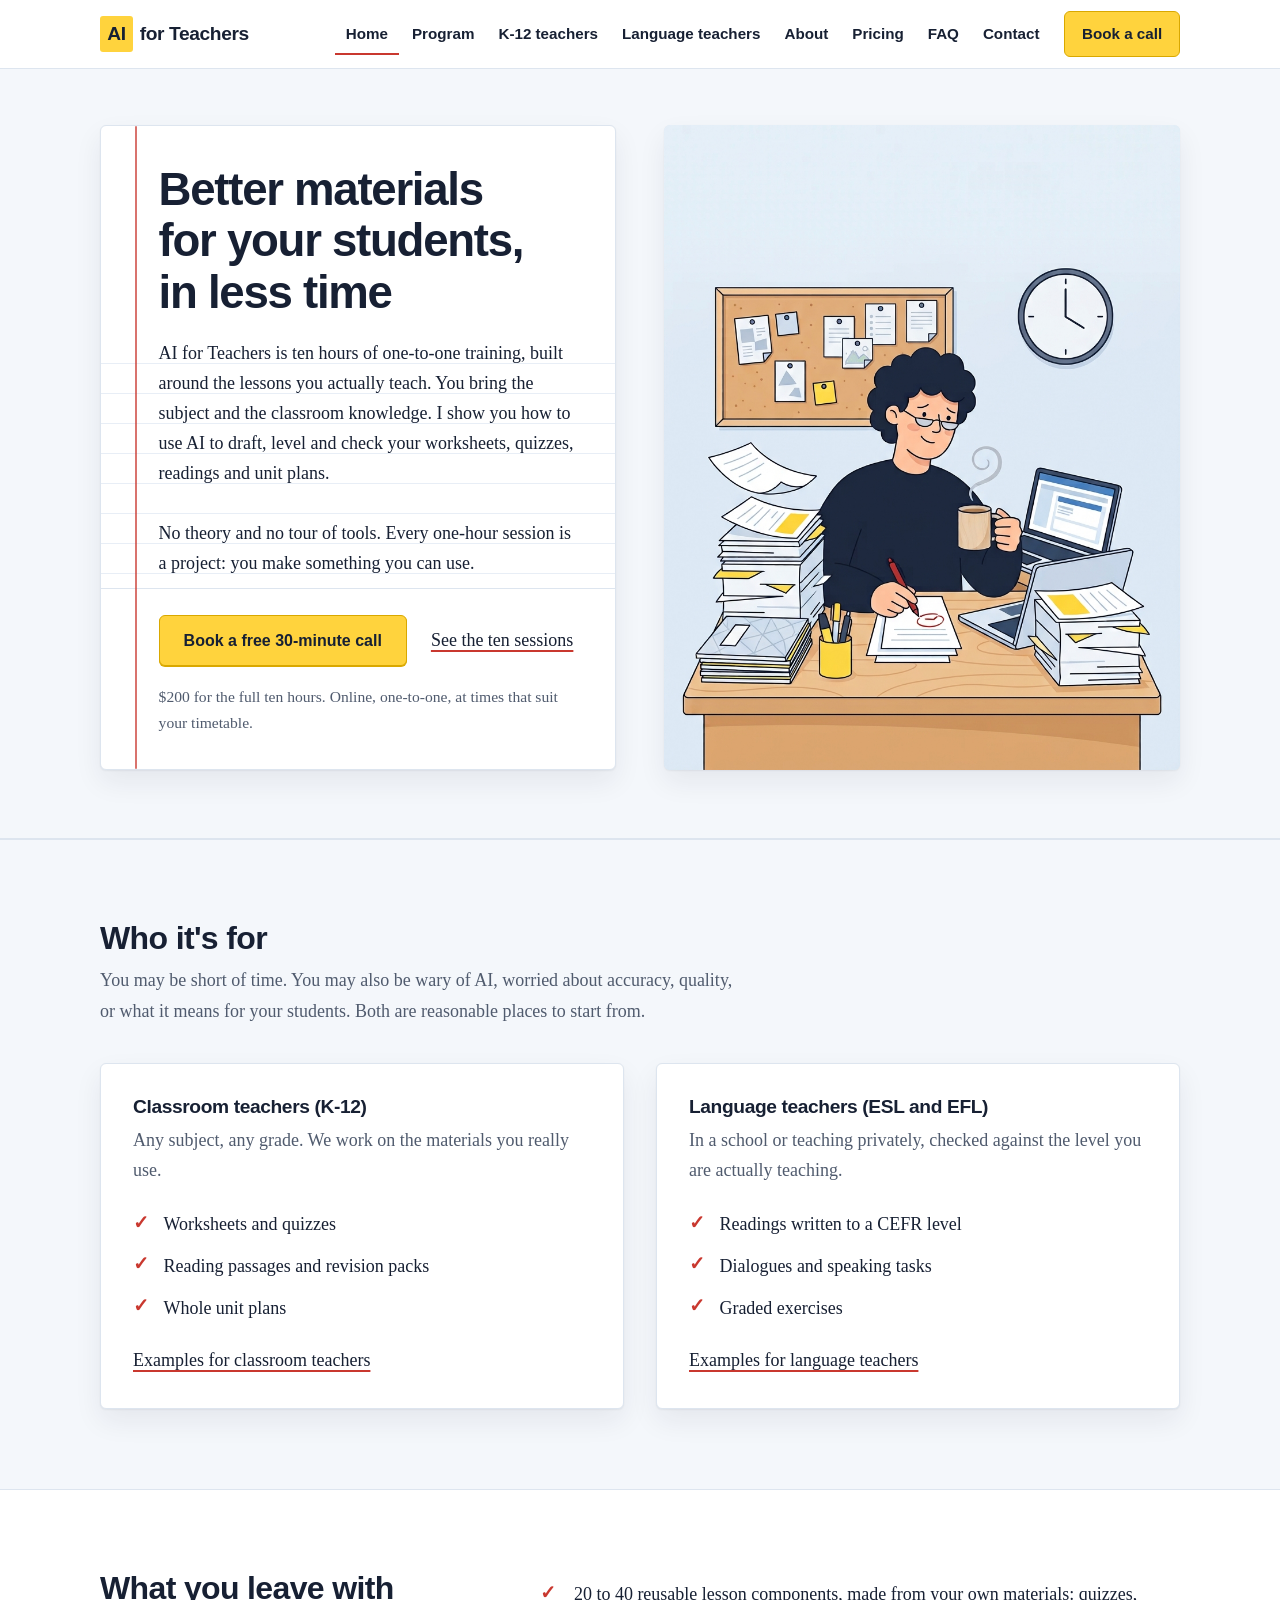
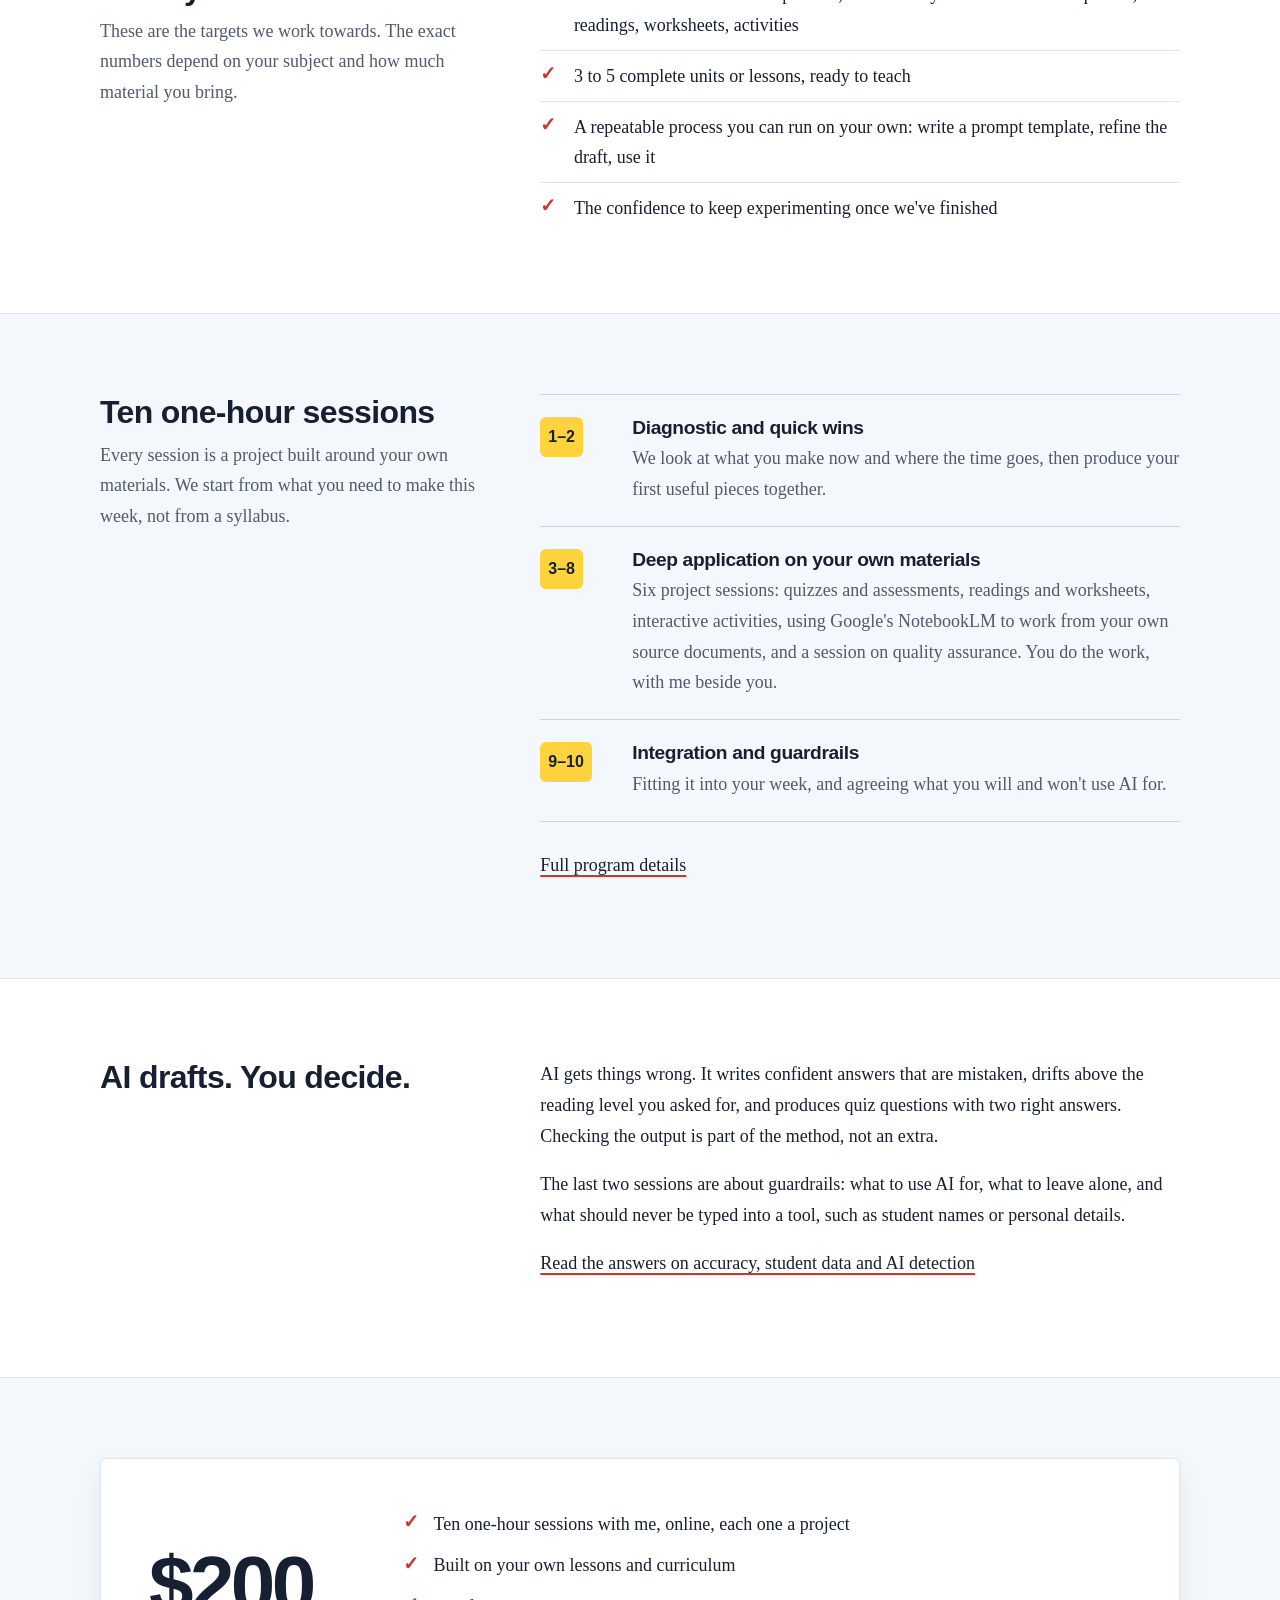
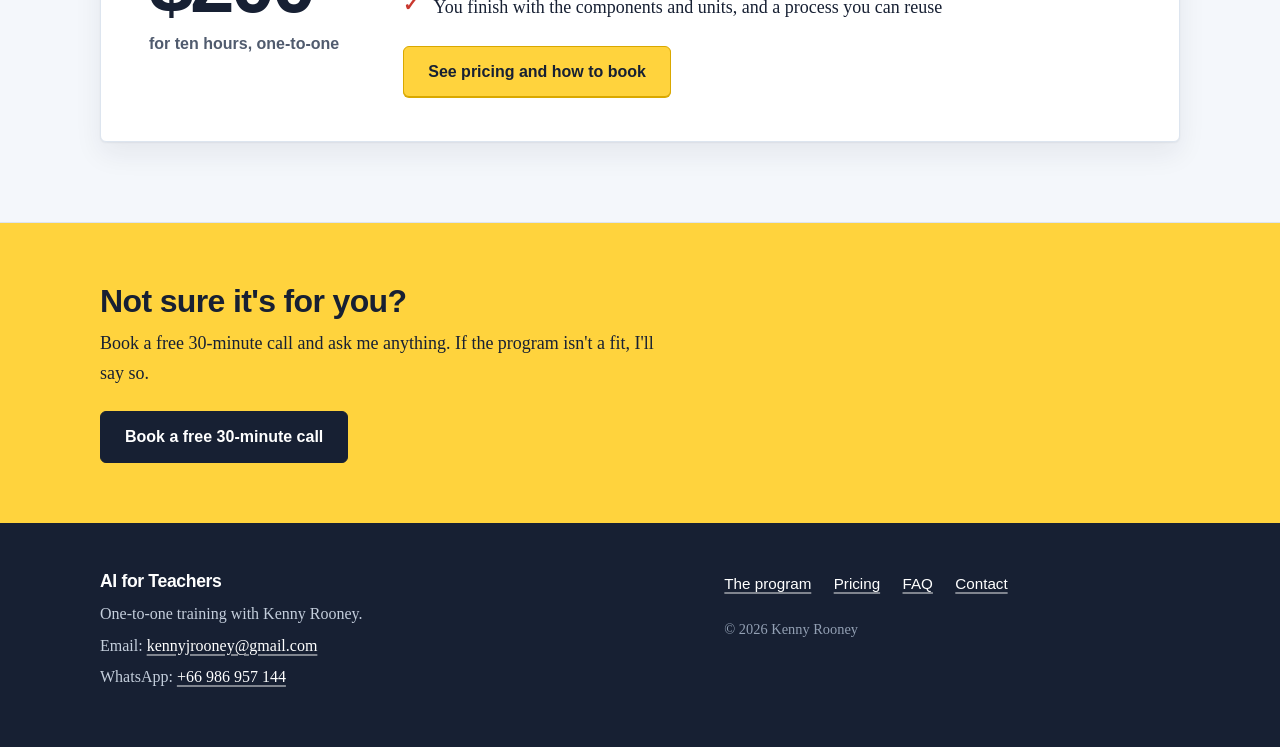
==== ai-for-teachers/index.html @ 6c8671b6 "Add files via upload" ====
<!DOCTYPE html>
<html lang="en">
<head>
    <meta charset="UTF-8">
    <meta name="viewport" content="width=device-width, initial-scale=1">
    <title>AI for Teachers: one-to-one training with Kenny Rooney</title>
    <meta name="description" content="Ten hours of one-to-one training for K-12 and language teachers who want to make better lesson materials in less time. $200.">
    <meta name="robots" content="noindex, nofollow">
    <meta name="theme-color" content="#ffd33d">
    <link rel="canonical" href="https://www.executeai.it.com/ai-for-teachers/">
    <meta property="og:type" content="website">
    <meta property="og:title" content="AI for Teachers: better materials for your students, in less time">
    <meta property="og:description" content="Ten hours of one-to-one training for K-12 and language teachers, built around your own lessons.">
    <meta property="og:url" content="https://www.executeai.it.com/ai-for-teachers/">
    <link rel="icon" href="favicon.svg" type="image/svg+xml">
    <link rel="icon" href="favicon.ico" sizes="48x48">
    <link rel="icon" type="image/png" sizes="32x32" href="favicon-32x32.png">
    <link rel="apple-touch-icon" href="apple-touch-icon.png">
    <link rel="stylesheet" href="styles.css">
    <noscript><style>.nav-menu { display: block !important; position: static !important; } .nav-toggle { display: none !important; }</style></noscript>
</head>
<body class="has-mobile-cta">
<a class="skip-link" href="#main">Skip to content</a>

<header class="site-header">
    <div class="container">
        <a class="wordmark" href="index.html"><span class="mark">AI</span> for Teachers</a>
        <button class="nav-toggle" type="button" aria-expanded="false" aria-controls="nav-menu">Menu</button>
        <ul class="nav-menu" id="nav-menu">
            <li><a href="index.html" aria-current="page">Home</a></li>
            <li><a href="program.html">Program</a></li>
            <li><a href="classroom-teachers.html">K-12 teachers</a></li>
            <li><a href="language-teachers.html">Language teachers</a></li>
            <li><a href="about.html">About</a></li>
            <li><a href="pricing.html">Pricing</a></li>
            <li><a href="faq.html">FAQ</a></li>
            <li><a href="contact.html">Contact</a></li>
            <li><a class="nav-book" href="https://calendly.com/kennyjrooney/demo-lesson">Book a call</a></li>
        </ul>
    </div>
</header>

<main id="main">

    <!-- ===== HERO ===== -->
    <section class="hero">
        <div class="container hero-grid">
            <div class="sheet">
                <div class="sheet-head">
                    <h1>Better materials for your students, in less time</h1>
                </div>
                <div class="ruled">
                    <p>AI for Teachers is ten hours of one-to-one training, built around the lessons you actually teach. You bring the subject and the classroom knowledge. I show you how to use AI to draft, level and check your worksheets, quizzes, readings and unit plans.</p>
                    <p>No theory and no tour of tools. Every one-hour session is a project: you make something you can use.</p>
                </div>
                <div class="sheet-foot">
                    <div class="cta-row">
                        <a class="btn" href="https://calendly.com/kennyjrooney/demo-lesson">Book a free 30-minute call</a>
                        <a href="program.html">See the ten sessions</a>
                    </div>
                    <p class="fine">$200 for the full ten hours. Online, one-to-one, at times that suit your timetable.</p>
                </div>
            </div>
            <div class="hero-art">
                <img src="images/hero-teacher.png" width="1200" height="1600" alt="Illustration of a busy teacher at a desk piled with worksheets" fetchpriority="high" onerror="this.onerror=null;this.src='images/placeholder-hero.svg'">
            </div>
        </div>
    </section>

    <!-- ===== WHO IT'S FOR ===== -->
    <section class="section band">
        <div class="container">
            <div class="section-head">
                <h2>Who it's for</h2>
                <p>You may be short of time. You may also be wary of AI, worried about accuracy, quality, or what it means for your students. Both are reasonable places to start from.</p>
            </div>
            <div class="panel-grid">
                <div class="panel">
                    <h3>Classroom teachers (K-12)</h3>
                    <p>Any subject, any grade. We work on the materials you really use.</p>
                    <ul class="ticks compact">
                        <li>Worksheets and quizzes</li>
                        <li>Reading passages and revision packs</li>
                        <li>Whole unit plans</li>
                    </ul>
                    <p style="margin:1rem 0 0"><a href="classroom-teachers.html">Examples for classroom teachers</a></p>
                </div>
                <div class="panel">
                    <h3>Language teachers (ESL and EFL)</h3>
                    <p>In a school or teaching privately, checked against the level you are actually teaching.</p>
                    <ul class="ticks compact">
                        <li>Readings written to a CEFR level</li>
                        <li>Dialogues and speaking tasks</li>
                        <li>Graded exercises</li>
                    </ul>
                    <p style="margin:1rem 0 0"><a href="language-teachers.html">Examples for language teachers</a></p>
                </div>
            </div>
        </div>
    </section>

    <!-- ===== WHAT YOU LEAVE WITH ===== -->
    <section class="section">
        <div class="container split">
            <div class="section-head">
                <h2>What you leave with</h2>
                <p>These are the targets we work towards. The exact numbers depend on your subject and how much material you bring.</p>
            </div>
            <ul class="ticks">
                <li>20 to 40 reusable lesson components, made from your own materials: quizzes, readings, worksheets, activities</li>
                <li>3 to 5 complete units or lessons, ready to teach</li>
                <li>A repeatable process you can run on your own: write a prompt template, refine the draft, use it</li>
                <li>The confidence to keep experimenting once we've finished</li>
            </ul>
        </div>
    </section>

    <!-- ===== PROGRAM OVERVIEW ===== -->
    <section class="section band">
        <div class="container split">
            <div class="section-head">
                <h2>Ten one-hour sessions</h2>
                <p>Every session is a project built around your own materials. We start from what you need to make this week, not from a syllabus.</p>
            </div>
            <div>
            <ol class="steps">
                <li>
                    <span class="num">1&#8211;2</span>
                    <div>
                        <h3>Diagnostic and quick wins</h3>
                        <p>We look at what you make now and where the time goes, then produce your first useful pieces together.</p>
                    </div>
                </li>
                <li>
                    <span class="num">3&#8211;8</span>
                    <div>
                        <h3>Deep application on your own materials</h3>
                        <p>Six project sessions: quizzes and assessments, readings and worksheets, interactive activities, using Google's NotebookLM to work from your own source documents, and a session on quality assurance. You do the work, with me beside you.</p>
                    </div>
                </li>
                <li>
                    <span class="num">9&#8211;10</span>
                    <div>
                        <h3>Integration and guardrails</h3>
                        <p>Fitting it into your week, and agreeing what you will and won't use AI for.</p>
                    </div>
                </li>
            </ol>
            <p style="margin-top:1.75rem"><a href="program.html">Full program details</a></p>
            </div>
        </div>
    </section>

    <!-- ===== HONESTY ABOUT AI ===== -->
    <section class="section">
        <div class="container split">
            <div class="section-head">
                <h2>AI drafts. You decide.</h2>
            </div>
            <div>
                <p>AI gets things wrong. It writes confident answers that are mistaken, drifts above the reading level you asked for, and produces quiz questions with two right answers. Checking the output is part of the method, not an extra.</p>
                <p>The last two sessions are about guardrails: what to use AI for, what to leave alone, and what should never be typed into a tool, such as student names or personal details.</p>
                <p><a href="faq.html">Read the answers on accuracy, student data and AI detection</a></p>
            </div>
        </div>
    </section>

    <!-- ===== PRICE ===== -->
    <section class="section band">
        <div class="container">
            <div class="panel price-panel">
                <p class="price">$200<small>for ten hours, one-to-one</small></p>
                <div>
                    <ul class="ticks compact">
                        <li>Ten one-hour sessions with me, online, each one a project</li>
                        <li>Built on your own lessons and curriculum</li>
                        <li>You finish with the components and units, and a process you can reuse</li>
                    </ul>
                    <a class="btn" href="pricing.html">See pricing and how to book</a>
                </div>
            </div>
        </div>
    </section>

    <!-- ===== CLOSING CTA ===== -->
    <section class="closing">
        <div class="container">
            <h2>Not sure it's for you?</h2>
            <p>Book a free 30-minute call and ask me anything. If the program isn't a fit, I'll say so.</p>
            <a class="btn btn-dark" href="https://calendly.com/kennyjrooney/demo-lesson">Book a free 30-minute call</a>
        </div>
    </section>

</main>

<!-- Reserved for the future "teachers' mate" feedback chatbot. Not built. -->
<div id="teachers-mate-slot" aria-hidden="true"></div>

<footer class="site-footer">
    <div class="container">
        <div>
            <h2>AI for Teachers</h2>
            <p>One-to-one training with Kenny Rooney.</p>
            <p>Email: <a href="mailto:kennyjrooney@gmail.com">kennyjrooney@gmail.com</a></p>
            <p>WhatsApp: <a href="https://wa.me/66986957144">+66 986 957 144</a></p>
        </div>
        <div>
            <ul class="footer-links">
                <li><a href="program.html">The program</a></li>
                <li><a href="pricing.html">Pricing</a></li>
                <li><a href="faq.html">FAQ</a></li>
                <li><a href="contact.html">Contact</a></li>
            </ul>
            <p class="footer-copy">&copy; 2026 Kenny Rooney</p>
        </div>
    </div>
</footer>

<div class="mobile-cta"><a href="https://calendly.com/kennyjrooney/demo-lesson">Book a free 30-minute call</a></div>

<script>
    (function () {
        var btn = document.querySelector('.nav-toggle');
        var menu = document.getElementById('nav-menu');
        if (!btn || !menu) return;
        btn.addEventListener('click', function () {
            var open = menu.classList.toggle('open');
            btn.setAttribute('aria-expanded', open ? 'true' : 'false');
        });
    })();
</script>
</body>
</html>
---- ai-for-teachers/styles.css ----
/* AI for Teachers: shared stylesheet
   Mobile-first. System fonts only, so nothing to download.
   Motif: the ruled exercise-book page, a red-pen margin line and ticks,
   and a yellow highlighter used for actions. */

*, *::before, *::after { box-sizing: border-box; }

:root {
    --paper: #ffffff;
    --band: #f4f7fb;
    --line: #dde5ef;
    --line-soft: #e8eef6;
    --ink: #172033;
    --muted: #505b6e;
    --hi: #ffd33d;
    --hi-deep: #f5c21a;
    --hi-edge: #d9a800;
    --red: #c9382f;
    --rule: 30px;
    --radius: 6px;
    --shadow: 0 1px 2px rgba(23, 32, 51, 0.06), 0 12px 28px rgba(23, 32, 51, 0.07);
    --sans: "Avenir Next", "Segoe UI", "Helvetica Neue", Arial, sans-serif;
    --serif: Charter, "Iowan Old Style", "Palatino Linotype", Georgia, serif;
}

html { -webkit-text-size-adjust: 100%; scroll-padding-top: 5rem; }

body {
    margin: 0;
    background: var(--paper);
    color: var(--ink);
    font-family: var(--serif);
    font-size: 1.125rem;
    line-height: 1.7;
}

img { max-width: 100%; height: auto; display: block; }

h1, h2, h3, h4 {
    text-wrap: balance;
    font-family: var(--sans);
    font-weight: 700;
    line-height: 1.18;
    letter-spacing: -0.02em;
    margin: 0 0 0.6em;
}
h1 { font-size: clamp(1.9rem, 5.6vw, 2.85rem); line-height: 1.12; letter-spacing: -0.028em; }
h2 { font-size: clamp(1.5rem, 3.6vw, 2rem); }
h3 { font-size: 1.2rem; }
p { margin: 0 0 1em; }

a { color: var(--ink); text-decoration-thickness: 1.5px; text-underline-offset: 0.2em; text-decoration-color: var(--red); }
a:hover { text-decoration-color: var(--ink); }

:focus-visible { outline: 3px solid var(--ink); outline-offset: 3px; border-radius: 2px; }

.container { width: 100%; max-width: 70rem; margin: 0 auto; padding: 0 1.25rem; }
.narrow { max-width: 42rem; }

.skip-link {
    position: absolute; left: -999px; top: 0.5rem;
    background: var(--hi); color: var(--ink); font-family: var(--sans); font-weight: 700;
    padding: 0.6rem 1rem; border-radius: var(--radius); z-index: 200;
}
.skip-link:focus { left: 0.5rem; }

/* ===== Header and navigation ===== */
.site-header {
    background: rgba(255, 255, 255, 0.97);
    border-bottom: 1px solid var(--line);
    position: sticky; top: 0; z-index: 100;
}
.site-header .container { display: flex; align-items: center; justify-content: space-between; min-height: 4.25rem; }

.wordmark {
    font-family: var(--sans); font-weight: 700; font-size: 1.2rem; letter-spacing: -0.02em;
    text-decoration: none; color: var(--ink); display: inline-flex; align-items: center; white-space: nowrap;
}
.wordmark:hover { color: var(--ink); }
.wordmark .mark { background: var(--hi); padding: 0.08em 0.38em; border-radius: 3px; margin-right: 0.35em; font-weight: 800; }

.nav-toggle {
    font: 600 0.95rem var(--sans); background: var(--paper); color: var(--ink);
    border: 1px solid #b9c5d6; border-radius: var(--radius); padding: 0.5rem 1rem; cursor: pointer;
}

.nav-menu {
    display: none; list-style: none; margin: 0; padding: 0.4rem 0;
    position: absolute; left: 0; right: 0; top: 100%;
    background: var(--paper); border-bottom: 1px solid var(--line); box-shadow: 0 12px 24px rgba(23, 32, 51, 0.1);
}
.nav-menu.open { display: block; }
.nav-menu a {
    display: block; padding: 0.8rem 1.25rem; font-family: var(--sans); font-weight: 600; font-size: 1rem;
    text-decoration: none;
}
.nav-menu a[aria-current="page"] { background: var(--band); box-shadow: inset 3px 0 0 var(--red); }
.nav-menu a:hover { background: var(--band); }
.nav-menu .nav-book { margin: 0.5rem 1.25rem 0.6rem; background: var(--hi); border: 1px solid var(--hi-edge); border-radius: var(--radius); text-align: center; }
.nav-menu .nav-book:hover { background: var(--hi-deep); }

@media (min-width: 64rem) {
    .nav-toggle { display: none; }
    .nav-menu {
        display: flex; position: static; background: none; border: 0; box-shadow: none;
        gap: 0.1rem; align-items: center; padding: 0;
    }
    .nav-menu a { padding: 0.5rem 0.7rem; font-size: 0.95rem; white-space: nowrap; }
    .nav-menu a:hover { background: none; text-decoration: underline; text-decoration-color: var(--red); text-underline-offset: 0.35em; text-decoration-thickness: 2px; }
    .nav-menu a[aria-current="page"] { background: none; box-shadow: inset 0 -2px 0 var(--red); }
    .nav-menu .nav-book { margin: 0 0 0 0.75rem; padding: 0.55rem 1.05rem; text-decoration: none !important; }
}

/* ===== Buttons ===== */
.btn {
    display: inline-block; font: 700 1rem/1.2 var(--sans); text-decoration: none;
    background: var(--hi); color: var(--ink); border: 1px solid var(--hi-edge); border-radius: var(--radius);
    box-shadow: 0 1px 0 var(--hi-edge);
    padding: 0.95rem 1.5rem; cursor: pointer; text-align: center;
}
.btn:hover { background: var(--hi-deep); color: var(--ink); }
.btn-dark { background: var(--ink); color: #fff; border-color: var(--ink); box-shadow: none; }
.btn-dark:hover { background: #000; color: #fff; }
.cta-row { display: flex; flex-wrap: wrap; gap: 0.9rem 1.5rem; align-items: center; }
.fine { font-size: 0.975rem; color: var(--muted); margin: 1.1rem 0 0; }

/* ===== Hero: a sheet of ruled paper on a pale desk ===== */
.hero { background: var(--band); padding: 1.75rem 0 2.75rem; border-bottom: 1px solid var(--line); }
.hero-grid { display: grid; gap: 1.75rem; }

.sheet {
    position: relative; background: var(--paper);
    border: 1px solid var(--line); border-radius: var(--radius); box-shadow: var(--shadow);
}
.sheet::before {
    content: ""; position: absolute; top: 0; bottom: 0; left: 1.4rem; width: 2px;
    background: var(--red); opacity: 0.7; border-radius: 1px;
}
.sheet-head { padding: 1.9rem 1.4rem 1.1rem 2.6rem; }
.sheet-head h1 { margin: 0; }

.ruled {
    background-image: linear-gradient(to bottom, transparent calc(100% - 1px), var(--line-soft) 0);
    background-size: 100% var(--rule);
    background-position: 0 -4px;
    padding: 0 1.4rem 0 2.6rem;
    line-height: var(--rule);
}
.ruled p { margin: 0 0 var(--rule); }
.ruled p:last-child { margin-bottom: 0; }

.sheet-foot { padding: 1.4rem 1.4rem 1.7rem 2.6rem; border-top: 1px solid var(--line); margin-top: 0.6rem; }

.hero-art {
    border-radius: var(--radius); overflow: hidden; box-shadow: var(--shadow);
    background: #e2ebf5; position: relative;
    width: 100%; max-width: 30rem; margin: 0 auto;
}
/* Phones and tablets: a square crop that keeps the desk and the teacher, trims empty sky */
.hero-art img { width: 100%; aspect-ratio: 1 / 1; object-fit: cover; object-position: center bottom; }

@media (min-width: 64rem) {
    .hero { padding: 3.5rem 0 4.25rem; }
    .hero-grid { grid-template-columns: 1fr 1fr; gap: 3rem; }
    /* Desktop: the illustration fills the full height of the sheet beside it */
    .hero-art { max-width: none; margin: 0; align-self: stretch; }
    .hero-art img { position: absolute; inset: 0; height: 100%; aspect-ratio: auto; }
    .sheet::before { left: 2.1rem; }
    .sheet-head { padding: 2.4rem 2.2rem 1.3rem 3.6rem; }
    .ruled { padding: 0 2.2rem 0 3.6rem; }
    .sheet-foot { padding: 1.6rem 2.2rem 2rem 3.6rem; }
}

/* ===== Sections ===== */
.section { padding: 3.5rem 0; }
.band { background: var(--band); border-top: 1px solid var(--line); border-bottom: 1px solid var(--line); }
.section-head { max-width: 40rem; margin-bottom: 2.25rem; }
.section-head h2 { margin-bottom: 0.5rem; }
.section-head p { color: var(--muted); margin: 0; }
@media (min-width: 48rem) { .section { padding: 5rem 0; } }

/* Heading on the left, content on the right (desktop) */
.split { display: grid; gap: 0.5rem; }
.split .section-head { margin-bottom: 1.5rem; }
@media (min-width: 56rem) {
    .split { grid-template-columns: 1fr 1.7fr; gap: 4rem; align-items: start; }
    .split .section-head { margin-bottom: 0; position: sticky; top: 6rem; }
}

/* ===== Inner-page header ===== */
.page-head { background: var(--band); border-bottom: 1px solid var(--line); padding: 2.5rem 0 2.75rem; }
.page-head h1 { max-width: 20em; margin-bottom: 0.5em; }
.page-head .lead { max-width: 40rem; font-size: 1.2rem; color: var(--muted); margin: 0; }
@media (min-width: 48rem) { .page-head { padding: 3.75rem 0 4rem; } }

/* Session detail: what we do, and what you leave with */
.steps-single li { grid-template-columns: 3.4rem 1fr; }
.steps .leave { margin: 0.7rem 0 0; font: 600 0.95rem/1.5 var(--sans); color: var(--ink); }
.steps .leave::before { content: "You leave with: "; color: var(--red); }
.stage-note { font-size: 1rem; color: var(--muted); margin-top: 0.75rem; }

/* Example blocks and before/after prompts */
.examples { display: grid; gap: 1.75rem; }
.examples > div { border-top: 1px solid #c9d4e3; padding-top: 1rem; }
.examples h3 { margin-bottom: 0.3rem; }
.examples p { margin: 0; color: var(--muted); }
@media (min-width: 48rem) { .examples { grid-template-columns: 1fr 1fr; gap: 2.25rem 3rem; } }

.compare { display: grid; gap: 1.5rem; }
.compare h3 { margin-bottom: 0.5rem; }
.prompt {
    margin: 0; padding: 1.1rem 1.25rem; background: var(--paper);
    border: 1px solid var(--line); border-left: 4px solid #9aa8bb; border-radius: var(--radius);
    font: 1rem/1.65 var(--sans); white-space: pre-wrap; overflow-wrap: anywhere;
}
.prompt.better { border-left-color: var(--red); }
.after-note { max-width: 44rem; margin-top: 1.75rem; }
@media (min-width: 48rem) { .compare { grid-template-columns: 1fr 1.6fr; gap: 2rem; align-items: start; } }

/* FAQ accordion: native <details>, no JavaScript needed */
.faq-list { border-bottom: 1px solid #c9d4e3; }
.faq { border-top: 1px solid #c9d4e3; }
.faq summary {
    cursor: pointer; list-style: none; position: relative;
    padding: 1.1rem 2.5rem 1.1rem 0; font: 700 1.05rem/1.4 var(--sans);
}
.faq summary::-webkit-details-marker { display: none; }
.faq summary::after {
    content: "+"; position: absolute; right: 0.25rem; top: 0.95rem;
    font: 700 1.5rem/1 var(--sans); color: var(--red);
}
.faq[open] summary::after { content: "\2212"; }
.faq summary:hover { text-decoration: underline; text-decoration-color: var(--red); text-underline-offset: 0.25em; }
.faq .answer { padding: 0 0 1.25rem; max-width: 40rem; }
.faq .answer p { margin: 0 0 0.8em; }
.faq .answer p:last-child { margin-bottom: 0; }

/* Contact: booking embed and message form */
.calendly { border: 1px solid var(--line); border-radius: var(--radius); box-shadow: var(--shadow); overflow: hidden; background: var(--paper); }
.calendly iframe { display: block; width: 100%; height: 700px; border: 0; }
.embed-note { font-size: 1rem; color: var(--muted); margin: 1rem 0 0; }

.form { max-width: 36rem; }
.form .field { margin-bottom: 1.25rem; }
.form label { display: block; font: 700 0.95rem/1.4 var(--sans); margin-bottom: 0.35rem; }
.form input, .form select, .form textarea {
    width: 100%; font: 1rem/1.4 var(--sans); color: var(--ink); background: var(--paper);
    padding: 0.8rem 0.9rem; border: 1px solid #9aa8bb; border-radius: var(--radius);
}
.form textarea { min-height: 9rem; resize: vertical; }
.form input:focus, .form select:focus, .form textarea:focus { border-color: var(--ink); }
.form .hp { position: absolute; left: -9999px; width: 1px; height: 1px; overflow: hidden; }
.form-note { font-size: 0.975rem; color: var(--muted); margin: 0 0 1.25rem; }
.form-status { display: none; padding: 1rem 1.25rem; border-radius: var(--radius); margin-bottom: 1.25rem; font: 600 1rem/1.5 var(--sans); }
.form-status.show { display: block; }
.form-status.ok { background: #eaf6ec; border: 1px solid #9bcfa6; color: #14401f; }
.form-status.err { background: #fbeceb; border: 1px solid #e4a7a3; color: #6b1a14; }
.form button[disabled] { opacity: 0.6; cursor: wait; }

/* About: portrait beside the bio */
.about-grid { display: grid; gap: 2rem; }
.portrait { border-radius: var(--radius); overflow: hidden; box-shadow: var(--shadow); background: #e2ebf5; max-width: 22rem; width: 100%; }
.portrait img { width: 100%; aspect-ratio: 4 / 5; object-fit: cover; }
.about-text p { max-width: 40rem; }
@media (min-width: 48rem) { .about-grid { grid-template-columns: 1fr 1.7fr; gap: 3.5rem; align-items: start; } }

/* Panels: used sparingly, for the two audiences and the price */
.panel-grid { display: grid; gap: 1.5rem; }
.panel { background: var(--paper); border: 1px solid var(--line); border-radius: var(--radius); box-shadow: var(--shadow); padding: 1.6rem 1.5rem; }
.panel h3 { margin-bottom: 0.4rem; }
.panel > p { color: var(--muted); }
@media (min-width: 48rem) { .panel-grid { grid-template-columns: 1fr 1fr; gap: 2rem; } .panel { padding: 2rem; } }

/* Red-pen ticks */
.ticks { list-style: none; margin: 0; padding: 0; }
.ticks li { position: relative; padding: 0.6rem 0 0.6rem 2.1rem; border-bottom: 1px solid var(--line); }
.ticks li:last-child { border-bottom: 0; }
.ticks li::before {
    content: "\2713"; position: absolute; left: 0; top: 0.55rem;
    font: 700 1.2rem/1.5 var(--sans); color: var(--red);
}
.ticks.compact li { padding: 0.35rem 0 0.35rem 1.9rem; border: 0; }
.ticks.compact li::before { top: 0.3rem; }

/* Numbered sequence: the sessions really are in order */
.steps { list-style: none; margin: 0; padding: 0; }
.steps li { display: grid; grid-template-columns: 5rem 1fr; gap: 0.75rem; padding: 1.35rem 0; border-bottom: 1px solid #c9d4e3; }
.steps li:first-child { border-top: 1px solid #c9d4e3; }
.steps .num {
    display: inline-flex; align-items: center; justify-content: center; align-self: start; justify-self: start;
    min-width: 2.5rem; height: 2.5rem; padding: 0 0.5rem;
    background: var(--hi); border-radius: var(--radius); font: 800 1rem var(--sans);
}
.steps h3 { margin-bottom: 0.25rem; }
.steps p { margin: 0; color: var(--muted); }

/* Price panel */
.price-panel { display: grid; gap: 1.5rem; align-items: center; padding: 2rem 1.5rem; }
.panel > p.price, .price { color: var(--ink); font: 800 clamp(3.4rem, 11vw, 5rem)/1 var(--sans); letter-spacing: -0.045em; margin: 0; }
.price small { display: block; font: 600 1rem/1.4 var(--sans); letter-spacing: 0; color: var(--muted); margin-top: 0.5rem; }
.price-panel .btn { margin-top: 1.1rem; }
@media (min-width: 48rem) {
    .price-panel { grid-template-columns: auto 1fr; gap: 4rem; padding: 2.75rem 3rem; }
}

/* Closing call to action */
.closing { background: var(--hi); padding: 3.75rem 0; }
.closing h2 { margin-bottom: 0.4rem; }
.closing p { max-width: 36rem; margin-bottom: 1.4rem; }

/* ===== Footer ===== */
.site-footer { background: var(--ink); color: #c4cedc; padding: 3rem 0 3.25rem; font-size: 1rem; }
.site-footer .container { display: grid; gap: 2rem; }
.site-footer h2 { font-size: 1.1rem; color: #fff; margin-bottom: 0.5rem; }
.site-footer p { margin: 0 0 0.3em; }
.site-footer a { color: #fff; text-decoration-color: rgba(255, 255, 255, 0.45); }
.site-footer a:hover { text-decoration-color: var(--hi); }
.footer-links { list-style: none; margin: 0; padding: 0; display: flex; flex-wrap: wrap; gap: 0.4rem 1.4rem; font-family: var(--sans); font-size: 0.95rem; }
.footer-copy { margin-top: 1.25rem !important; font-size: 0.9rem; color: #93a0b4; }
@media (min-width: 48rem) { .site-footer .container { grid-template-columns: 1.3fr 1fr; } }

/* Reserved for the later "teachers' mate" chatbot. Intentionally empty. */
#teachers-mate-slot { display: none; }

/* ===== Mobile booking bar: most visitors arrive on a phone ===== */
.mobile-cta {
    position: fixed; left: 0; right: 0; bottom: 0; z-index: 90;
    background: var(--hi); border-top: 1px solid var(--hi-edge);
    box-shadow: 0 -6px 18px rgba(23, 32, 51, 0.12);
    padding: 0.7rem 1rem calc(0.7rem + env(safe-area-inset-bottom)); text-align: center;
}
.mobile-cta a { font: 700 1rem var(--sans); color: var(--ink); text-decoration: none; display: block; }
body.has-mobile-cta { padding-bottom: 4rem; }
@media (min-width: 48rem) {
    .mobile-cta { display: none; }
    body.has-mobile-cta { padding-bottom: 0; }
}

@media (prefers-reduced-motion: reduce) { * { scroll-behavior: auto !important; transition: none !important; } }
@media print { .site-header, .mobile-cta, .closing { display: none; } }
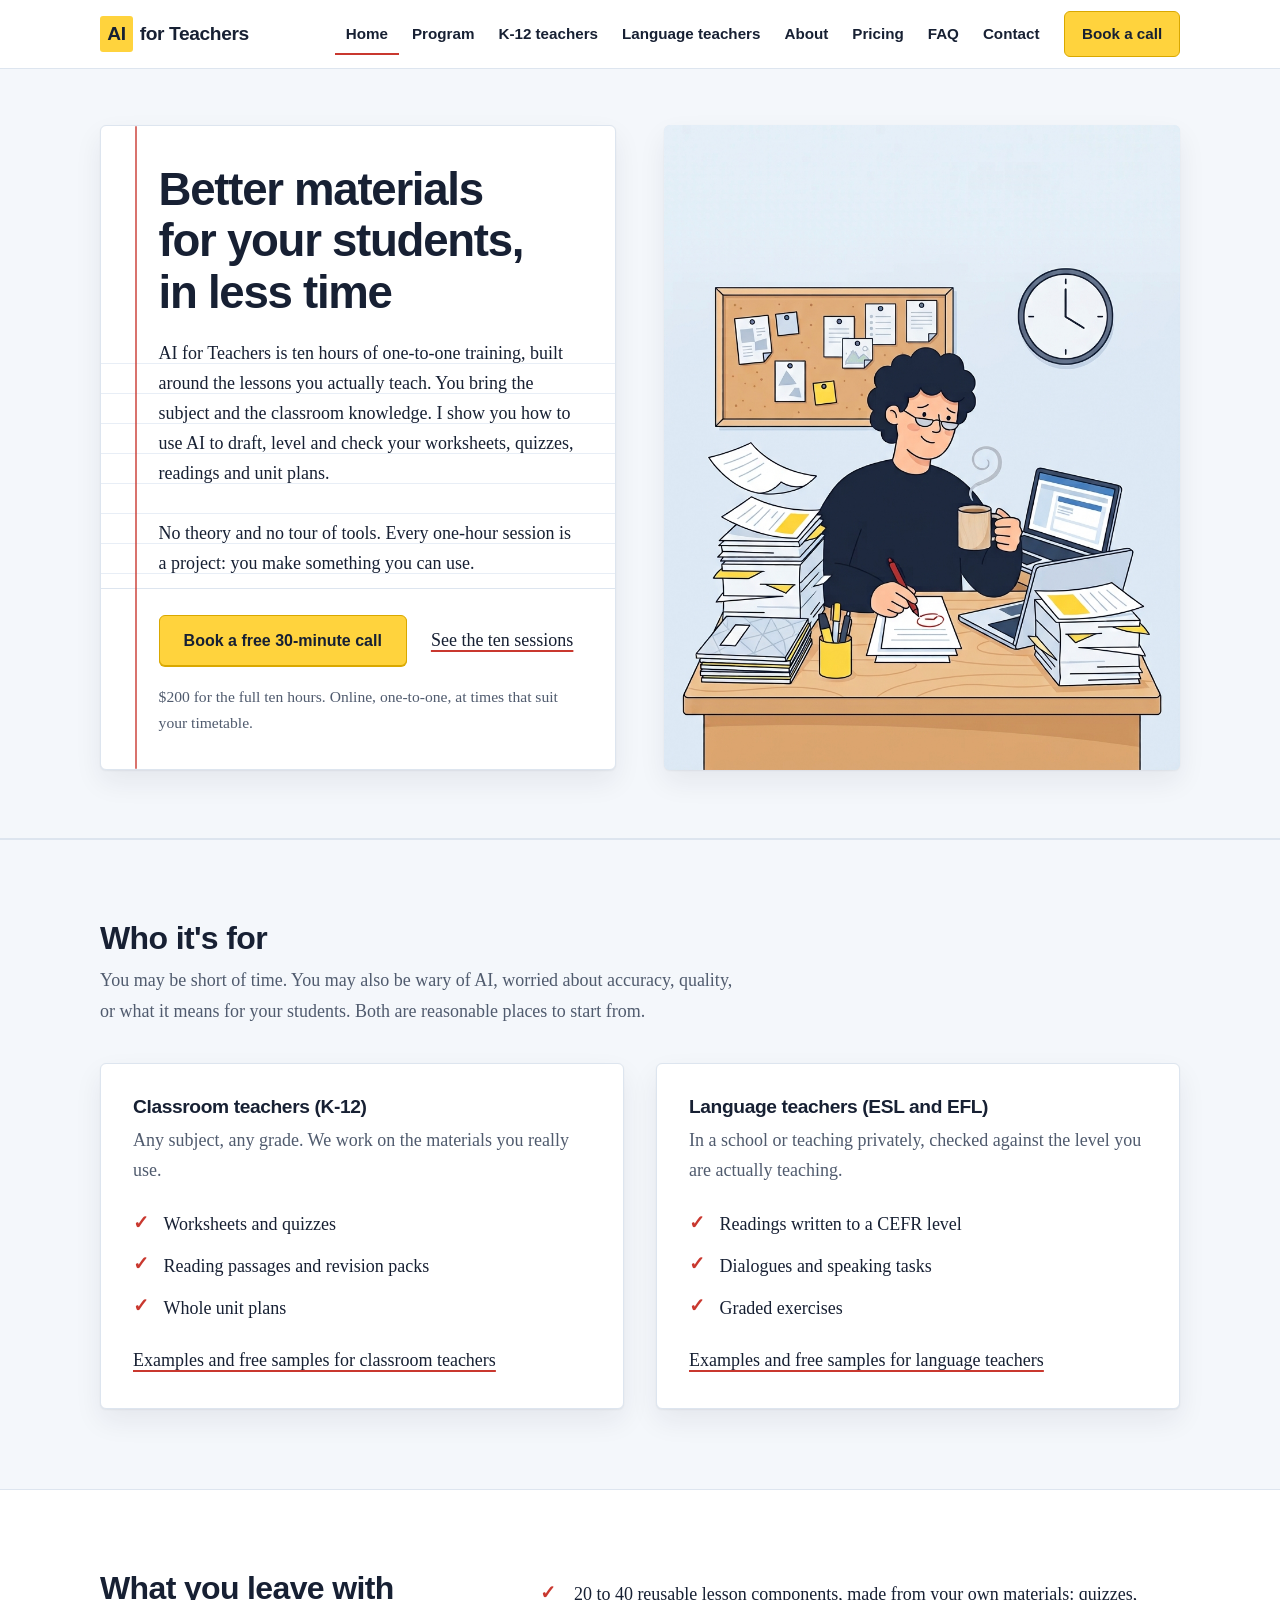
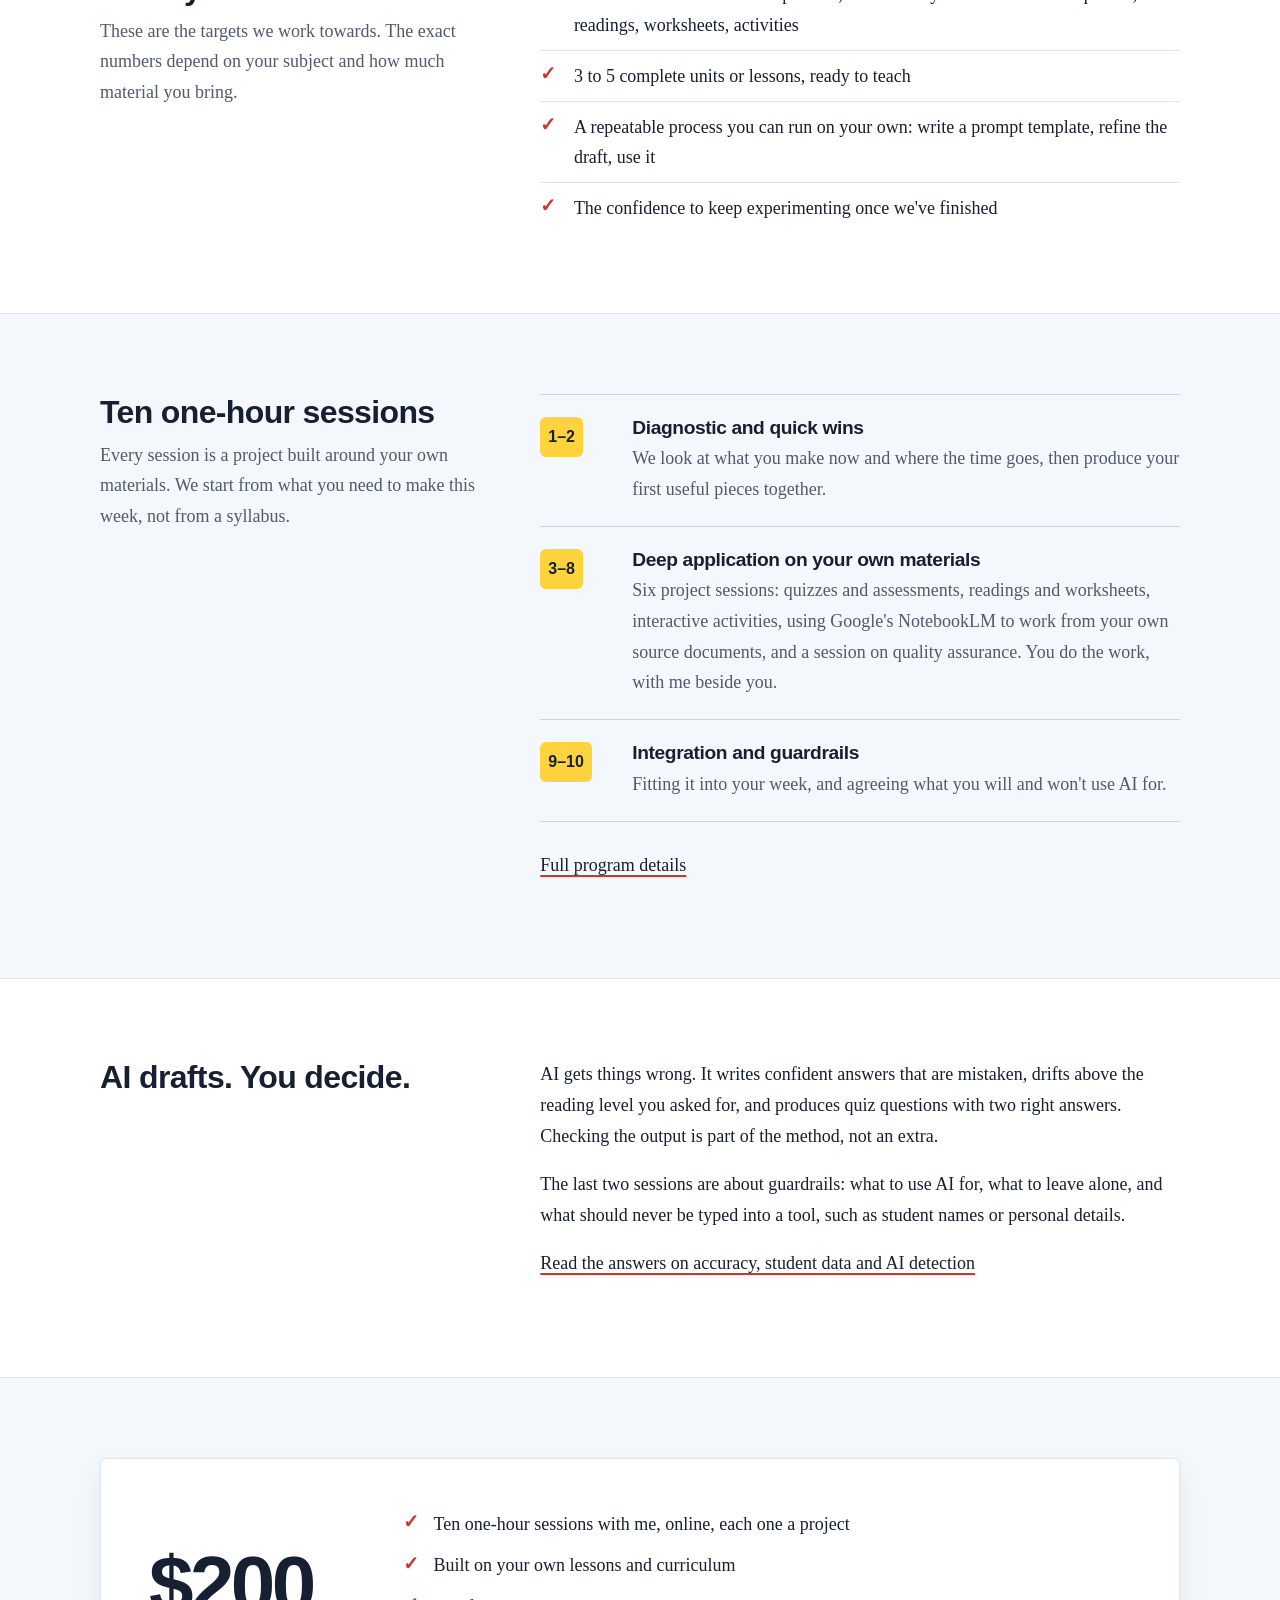
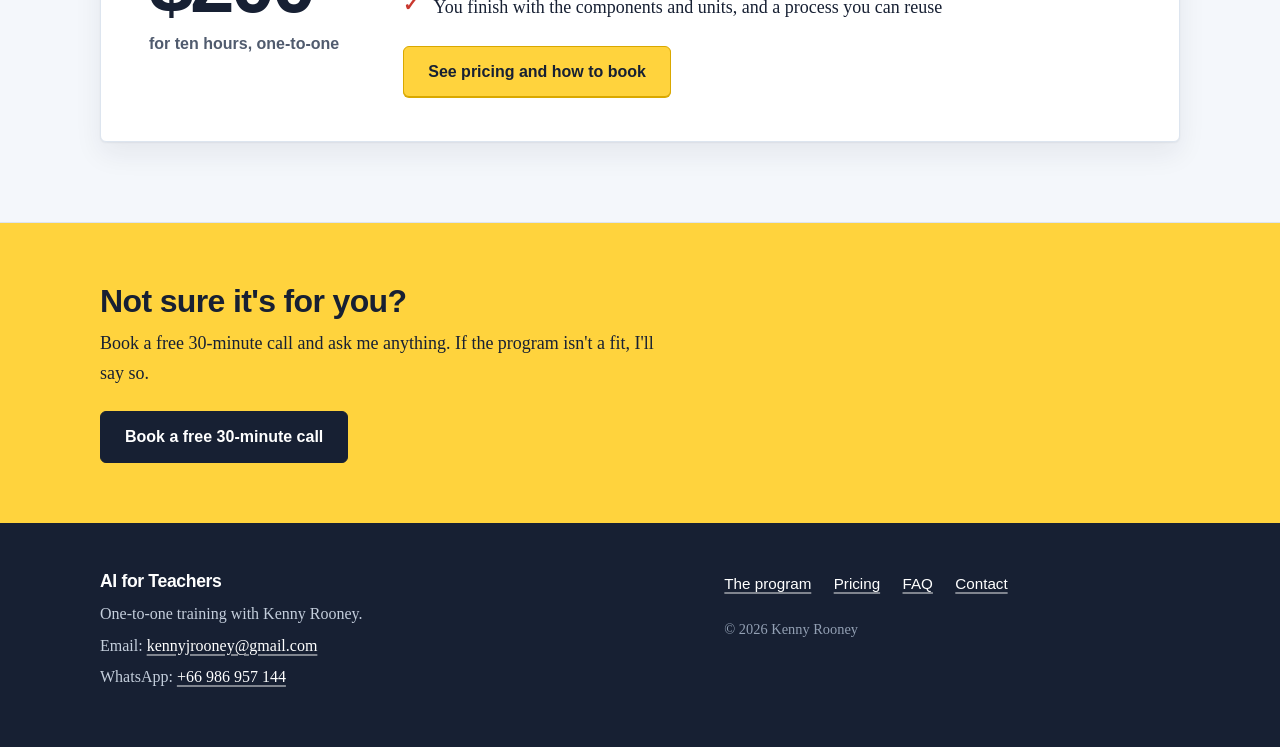
==== commit a9bbbdfc: "Add files via upload" ====
--- a/ai-for-teachers/index.html
+++ b/ai-for-teachers/index.html
@@ -83,7 +83,7 @@
                         <li>Reading passages and revision packs</li>
                         <li>Whole unit plans</li>
                     </ul>
-                    <p style="margin:1rem 0 0"><a href="classroom-teachers.html">Examples for classroom teachers</a></p>
+                    <p style="margin:1rem 0 0"><a href="classroom-teachers.html#free-samples">Examples and free samples for classroom teachers</a></p>
                 </div>
                 <div class="panel">
                     <h3>Language teachers (ESL and EFL)</h3>
@@ -93,7 +93,7 @@
                         <li>Dialogues and speaking tasks</li>
                         <li>Graded exercises</li>
                     </ul>
-                    <p style="margin:1rem 0 0"><a href="language-teachers.html">Examples for language teachers</a></p>
+                    <p style="margin:1rem 0 0"><a href="language-teachers.html#free-samples">Examples and free samples for language teachers</a></p>
                 </div>
             </div>
         </div>
--- a/ai-for-teachers/styles.css
+++ b/ai-for-teachers/styles.css
@@ -264,6 +264,22 @@
 .about-text p { max-width: 40rem; }
 @media (min-width: 48rem) { .about-grid { grid-template-columns: 1fr 1.7fr; gap: 3.5rem; align-items: start; } }
 
+/* Free samples: downloadable cards on the audience pages */
+.samples { display: grid; gap: 1.75rem; }
+.sample { background: var(--paper); border: 1px solid var(--line); border-radius: var(--radius); box-shadow: var(--shadow); display: flex; flex-direction: column; overflow: hidden; }
+.sample-img { aspect-ratio: 4 / 3; background: var(--band); border-bottom: 1px solid var(--line); }
+.sample-img img { width: 100%; height: 100%; object-fit: cover; object-position: top; }
+.sample-body { padding: 1.25rem 1.4rem 1.5rem; display: flex; flex-direction: column; flex: 1; }
+.sample-tag { font: 700 0.8rem/1.3 var(--sans); letter-spacing: 0.07em; text-transform: uppercase; color: var(--red); margin: 0 0 0.4rem; }
+.sample h3 { font-size: 1.3rem; margin-bottom: 0.4rem; }
+.sample-body > p { color: var(--muted); margin-bottom: 0.7rem; }
+.sample-meta { font: 500 0.9rem/1.5 var(--sans); color: var(--ink); }
+.sample .cta-row { margin-top: auto; padding-top: 0.9rem; }
+.btn-disabled { background: #eef1f5; color: #6b7589; border-color: #cfd6e2; box-shadow: none; cursor: not-allowed; }
+.btn-disabled:hover { background: #eef1f5; color: #6b7589; }
+.samples-note { margin: 1.75rem 0 0; max-width: 44rem; }
+@media (min-width: 48rem) { .samples { grid-template-columns: 1fr 1fr; gap: 2rem; } }
+
 /* Panels: used sparingly, for the two audiences and the price */
 .panel-grid { display: grid; gap: 1.5rem; }
 .panel { background: var(--paper); border: 1px solid var(--line); border-radius: var(--radius); box-shadow: var(--shadow); padding: 1.6rem 1.5rem; }
